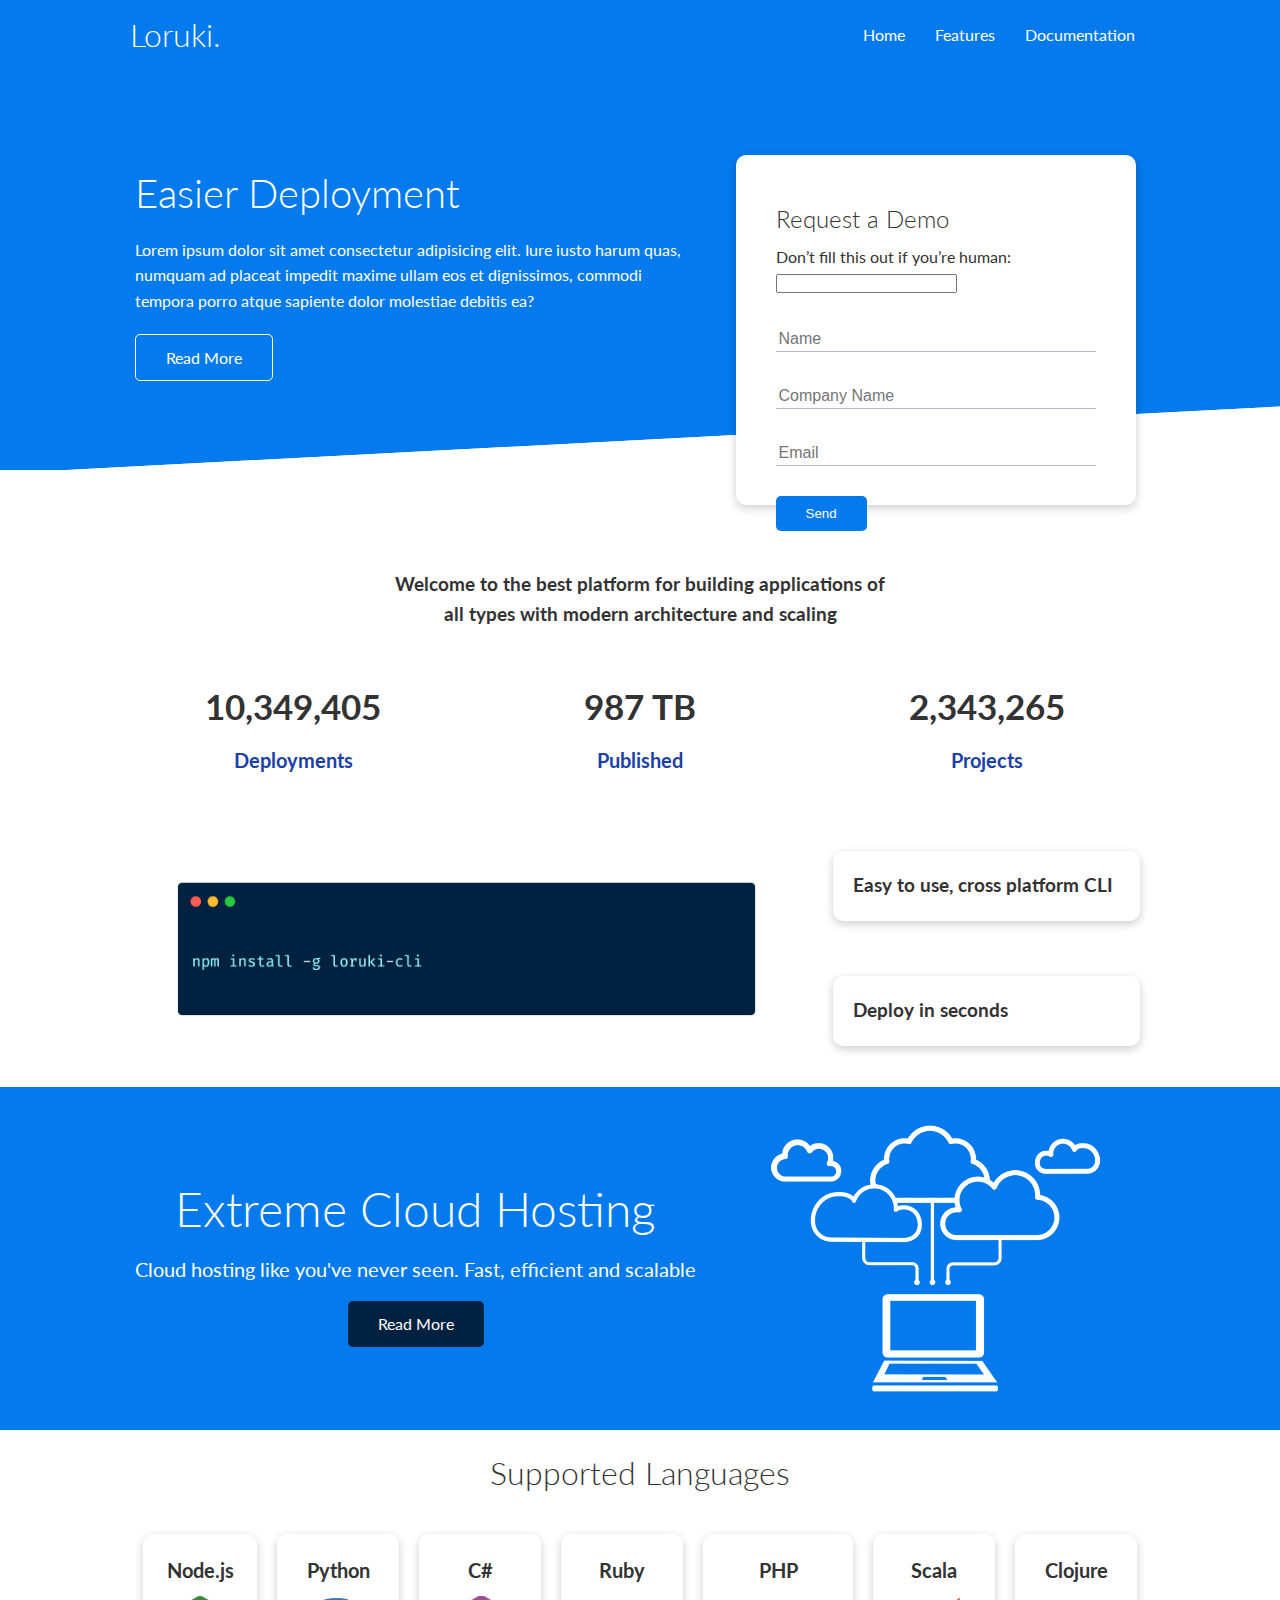
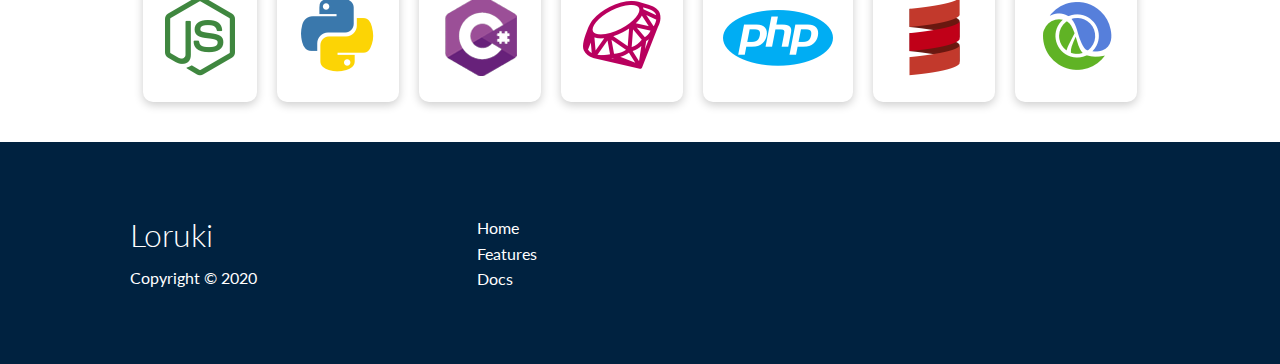
==== index.html @ 51d7ebd2 "Initial commit" ====
<!DOCTYPE html>
<html lang="en">
<head>
    <meta charset="UTF-8">
    <meta name="viewport" content="width=device-width, initial-scale=1.0"> <link rel="stylesheet" href="css/style.css">
    <link rel="stylesheet" href="https://pro.fontawesome.com/releases/v5.10.0/css/all.css" integrity="sha384-AYmEC3Yw5cVb3ZcuHtOA93w35dYTsvhLPVnYs9eStHfGJvOvKxVfELGroGkvsg+p" crossorigin="anonymous"/>
    <link rel="stylesheet" href="css/utilities.css">
    <link rel="stylesheet" href="css/style.css">
    <title>Loruki | Cloud Hosting For Everyone</title>
</head>
<body>
    <!-- Nav bar -->
    <div class="navbar">
        <div class="container flex">
            <h1 class="logo">Loruki.</h1>
            <nav>
                <ul>
                    <li><a href="index.html">Home</a></li>
                    <li><a href="features.html">Features</a></li>
                    <li><a href="docs.html">Documentation</a></li>
                </ul>
            </nav>
        </div>
    </div>

    <!-- Showcase -->
    <section class="showcase">
        <div class="container grid">
            <div class="showcase-text">
                <h1>Easier Deployment</h1>
                <p>Lorem ipsum dolor sit amet consectetur adipisicing elit. Iure iusto harum quas, numquam ad placeat impedit maxime ullam eos et dignissimos, commodi tempora porro atque sapiente dolor molestiae debitis ea?</p>
                <a href="features.html" class="btn btn-outline">Read More</a>
            </div>

            <div class="showcase-form card">
                <h2>Request a Demo</h2>
                <form name="contact" method="POST" netlify-honeypot="bot-field" data-netlify="true">
                    <input type="hidden" name="form-name" value="contact"
                    <p class="hidden">
                    <label>Don’t fill this out if you’re human: <input name="bot-field" /></label>
                    </p>
                    <div class="form-control">
                        <input type="text" name="name" placeholder="Name" required>
                    </div>
                </form>
                <form>
                    <div class="form-control">
                        <input type="text" name="company" placeholder="Company Name" required>
                    </div>
                </form>
                <form>
                    <div class="form-control">
                        <input type="email" name="email" placeholder="Email" required>
                    </div>
                    <input type="submit" value="Send" class="btn btn-primary">
                </form>
            </div>
        </div>
    </section>
   <!-- Stats -->
   <section class="stats">
    <div class="container">
        <h3 class="stats-heading text-center my-1">
            Welcome to the best platform for building applications of all types with modern architecture and scaling
        </h3>
        <div class="grid grid-3 text-center my-4">
            <div>
                <i class="fas fa-server fa-3x"></i>
                <h3>10,349,405</h3>
                <p class="text-secondary">Deployments</p>
            </div>
            <div>
                <i class="fas fa-upload fa-3x"></i>
                <h3>987 TB</h3>
                <p class="text-secondary">Published</p>
            </div>
            <div>
                <i class="fas fa-project-diagram fa-3x"></i>
                <h3>2,343,265</h3>
                <p class="text-secondary">Projects</p>
            </div>
        </div>
    </div>
</section>

<!--  Cli -->
<section class="cli">
    <div class="container grid">
        <img src="images/cli.png" alt="">
        <div class="card">
            <h3>Easy to use, cross platform CLI</h3>
        </div>
        <div class="card">
            <h3>Deploy in seconds</h3>
        </div>
    </div>
</section>

<!-- Cloud -->
<section class="cloud bg-primary my-2 py-2">
    <div class="container grid">
        <div class="text-center">
            <h2 class="lg">Extreme Cloud Hosting</h2>
            <p class="lead my-1">Cloud hosting like you've never seen.
                Fast, efficient and scalable</p>
                <a href="features.html" class="btn btn-dark">Read More</a>
        </div>
        <img src="images/cloud.png" alt="">
    </div>
</section>

<!-- Languages -->
<section class="languages">
    <h2 class="md text-center my-2">
        Supported Languages
    </h2>
    <div class="container flex">
        <div class="card">
            <h4>Node.js</h4>
            <img src="images/logos/node.png" alt="">
        </div>
        <div class="card">
            <h4>Python</h4>
            <img src="images/logos/python.png" alt="">
          </div>
          <div class="card">
            <h4>C#</h4>
            <img src="images/logos/csharp.png" alt="">
          </div>
          <div class="card">
            <h4>Ruby</h4>
            <img src="images/logos/ruby.png" alt="">
          </div>
          <div class="card">
            <h4>PHP</h4>
            <img src="images/logos/php.png" alt="">
          </div>
          <div class="card">
            <h4>Scala</h4>
            <img src="images/logos/scala.png" alt="">
          </div>
          <div class="card">
            <h4>Clojure</h4>
            <img src="images/logos/clojure.png" alt="">
          </div>
    </div>
</section>

    <!-- Footer -->
    <footer class="footer bg-dark py-5">
        <div class="container grid grid-3">
            <div>
                <h1>
                     Loruki
                </h1>
                <p>Copyright &copy; 2020</p>
            </div>
            <nav>
                <ul>
                    <li><a href="index.html">Home</a></li>
                    <li><a href="features.html">Features</a></li>
                    <li><a href="docs.html">Docs</a></li>
                </ul>
            </nav>
            <div class="social">
                <a href="#"><i class="fab fa-github fa-2x"></i></a>
                <a href="#"><i class="fab fa-facebook fa-2x"></i></a>
                <a href="#"><i class="fab fa-instagram fa-2x"></i></a>
                <a href="#"><i class="fab fa-twitter fa-2x"></i></a>
            </div>
        </div>
    </footer>

</body>
</html>
---- css/style.css ----
@import url("https://fonts.googleapis.com/css2?family=Lato:wght@300&display=swap");

:root {
  --primary-color: #047aed;
  --secondary-color: #1c3fa8;
  --dark-color: #002240;
  --light-color: #f4f4f4;
  --success-color: #5cb85c;
  --error-color: #d9534f;
}

* {
  box-sizing: border-box;
  padding: 0;
  margin: 0;
}

body {
  font-family: "Lato", sans-serif;
  color: #333;
  line-height: 1.6;
}

ul {
  list-style-type: none;
}

a {
  text-decoration: none;
  color: #333;
}

h1,
h2 {
  font-weight: 300;
  line-height: 1.2;
  margin: 10px 0;
}

p {
  margin: 10px 0;
}

img {
  width: 100%;
}

code,
pre {
  background: #333;
  color: #fff;
  padding: 10px;
}

.hidden {
  visibility: hidden;
  height: 0;
}

/* Navbar */
.navbar {
  background-color: var(--primary-color);
  color: #fff;
  height: 70px;
}

.navbar ul {
  display: flex;
}

.navbar a {
  color: #fff;
  padding: 10px;
  margin: 0 5px;
}

.navbar a:hover {
  border-bottom: 2px #fff solid;
}

.navbar .flex {
  justify-content: space-between;
}

/* Showcase */
.showcase {
  height: 400px;
  background-color: var(--primary-color);
  color: #fff;
  position: relative;
}

.showcase h1 {
  font-size: 40px;
}

.showcase p {
  margin: 20px 0;
}

.showcase .grid {
  overflow: visible;
  grid-template-columns: 55% auto;
  gap: 30px;
}

.showcase-text {
  animation: slideInFromLeft 1s ease-in;
}

.showcase-form {
  position: relative;
  top: 60px;
  height: 350px;
  width: 400px;
  padding: 40px;
  z-index: 100;
  justify-self: flex-end;
  animation: slideInFromRight 1s ease-in;
}

.showcase-form .form-control {
  margin: 30px 0;
}

.showcase-form input[type="text"],
.showcase-form input[type="email"] {
  border: 0;
  border-bottom: 1px solid #b4becb;
  width: 100%;
  padding: 3px;
  font-size: 16px;
}

.showcase-form input:focus {
  outline: none;
}

.showcase::before,
.showcase::after {
  content: "";
  position: absolute;
  height: 100px;
  bottom: -70px;
  right: 0;
  left: 0;
  background: #fff;
  transform: skewY(-3deg);
  -webkit-transform: skewY(-3deg);
  -moz-transform: skewY(-3deg);
  -ms-transform: skewY(-3deg);
}

/* Stats */
.stats {
  padding-top: 100px;
  animation: slideInFromBottom 1s ease-in;
}

.stats-heading {
  max-width: 500px;
  margin: auto;
}

.stats .grid h3 {
  font-size: 35px;
}

.stats .grid p {
  font-size: 20px;
  font-weight: bold;
}

/* Cli */
.cli .grid {
  grid-template-columns: repeat(3, 1fr);
  grid-template-rows: repeat(2, 1fr);
}

.cli .grid > *:first-child {
  grid-column: 1 / span 2;
  grid-row: 1 / span 2;
}

/* Cloud */
.cloud .grid {
  grid-template-columns: 4fr 3fr;
}

/* Languages */
.languages .flex {
  flex-wrap: wrap;
}

.languages .card {
  text-align: center;
  margin: 18px 10px 40px;
  transition: transform 0.2s ease-in;
}

.languages .card h4 {
  font-size: 20px;
  margin-bottom: 10px;
}

.languages .card:hover {
  transform: translateY(-15px);
}
/* Features */
.features-head img,
.docs-head img {
  width: 200px;
  justify-self: flex-end;
}

.features-sub-head img {
  width: 300px;
  justify-self: flex-end;
}

.features-main .card > i {
  margin-right: 20px;
}

.features-main .grid {
  padding: 30px;
}

.features-main .grid > *:first-child {
  grid-column: 1 / span 3;
}

.features-main .grid > *:nth-child(2) {
  grid-column: 1 / span 2;
}

/* Docs */
.docs-main h3 {
  margin: 20px 0;
}

.docs-main .grid {
  grid-template-columns: 1fr 2fr;
  align-items: flex-start;
}

.docs-main nav li {
  font-size: 17px;
  padding-bottom: 5px;
  margin-bottom: 5px;
  border-bottom: 1px #ccc solid;
}

.docs-main a:hover {
  font-weight: bold;
}
/* Footer */
.footer .social a {
  margin: 0 10px;
}

/* Animations */
@keyframes slideInFromLeft {
  0% {
    transform: translateX(-100%);
  }

  100% {
    transform: translateX(0);
  }
}

@keyframes slideInFromRight {
  0% {
    transform: translateX(100%);
  }

  100% {
    transform: translateX(0);
  }
}

@keyframes slideInFromTop {
  0% {
    transform: translateY(-100%);
  }

  100% {
    transform: translateX(0);
  }
}

@keyframes slideInFromBottom {
  0% {
    transform: translateY(100%);
  }

  100% {
    transform: translateX(0);
  }
}

/* Tablets and under */
@media (max-width: 768px) {
  .grid,
  .showcase .grid,
  .stats .grid,
  .cli .grid,
  .cloud .grid,
  .features-main .grid,
  .docs-main .grid {
    grid-template-columns: 1fr;
    grid-template-rows: 1fr;
  }

  .showcase {
    height: auto;
  }

  .showcase-text {
    text-align: center;
    margin-top: 40px;
    animation: slideInFromTop 1s ease-in;
  }

  .showcase-form {
    justify-self: center;
    margin: auto;
    animation: slideInFromBottom 1s ease-in;
  }

  .cli .grid > *:first-child {
    grid-column: 1;
    grid-row: 1;
  }

  .features-head,
  .features-sub-head,
  .docs-head {
    text-align: center;
  }

  .features-head img,
  .features-sub-head img,
  .docs-head img {
    justify-self: center;
  }

  .features-main .grid > *:first-child,
  .features-main .grid > *:nth-child(2) {
    grid-column: 1;
  }
}
/* Mobile */
@media (max-width: 500px) {
  .navbar {
    height: 110px;
  }

  .navbar .flex {
    flex-direction: column;
  }

  .navbar ul {
    padding: 10px;
    background-color: rgba(0, 0, 0, 0.1);
  }
}
---- css/utilities.css ----
/* Utilities */
.container {
  max-width: 1100px;
  margin: 0 auto;
  overflow: auto;
  padding: 0 40px;
}
.card {
  background-color: #fff;
  color: #333;
  border-radius: 10px;
  box-shadow: 0 3px 10px rgba(0, 0, 0, 0.2);
  padding: 20px;
  margin: 10px;
}

.btn {
  display: inline-block;
  padding: 10px 30px;
  cursor: pointer;
  background: var(--primary-color);
  color: #fff;
  border: none;
  border-radius: 5px;
}

.btn-outline {
  background-color: transparent;
  border: 1px #fff solid;
}

.btn:hover {
  transform: scale(0.98);
}

/* Backgrounds & colored buttons */
.bg-primary,
.btn-primary {
  background-color: var(--primary-color);
  color: #fff;
}

.bg-secondary,
.btn-secondary {
  background-color: var(--secondary-color);
  color: #fff;
}

.bg-dark,
.btn-dark {
  background-color: var(--dark-color);
  color: #fff;
}

.bg-light,
.btn-light {
  background-color: var(--light-color);
  color: #333;
}

.bg-primary a,
.btn-primary a,
.bg-secondary a,
.btn-secondary a,
.bg-dark a,
.btn-dark a {
  color: #fff;
}

/* Text colors */
.text-primary {
  color: var(--primary-color);
}

.text-secondary {
  color: var(--secondary-color);
}

.text-dark {
  color: var(--dark-color);
}

.text-light {
  color: var(--light-color);
}

/* Text sizes */
.lead {
  font-size: 20px;
}

.sm {
  font-size: 1rem;
}

.md {
  font-size: 2rem;
}

.lg {
  font-size: 3rem;
}

.xl {
  font-size: 4rem;
}

.text-center {
  text-align: center;
}
.flex {
  display: flex;
  justify-content: center;
  align-items: center;
  height: 100%;
}

/* Alert */
.alert {
  background-color: var(--light-color);
  padding: 10px 20px;
  font-weight: bold;
  margin: 12px 0;
}

.alert i {
  margin-right: 10px;
}

.alert-success {
  background-color: var(--success-color);
  color: #fff;
}

.alert-error {
  background-color: var(--error-color);
  color: #fff;
}

.grid {
  display: grid;
  grid-template-columns: repeat(2, 1fr);
  gap: 20px;
  justify-content: center;
  align-items: center;
  height: 100%;
}

.grid-3 {
  grid-template-columns: repeat(3, 1fr);
}

/* Margin */
.my-1 {
  margin: 1rem 0;
}

.my-2 {
  margin: 1.5rem 0;
}

.my-3 {
  margin: 2rem 0;
}

.my-4 {
  margin: 3rem 0;
}

.my-5 {
  margin: 4rem 0;
}

.m-1 {
  margin: 1rem;
}

.m-2 {
  margin: 1.5rem;
}

.m-3 {
  margin: 2rem;
}

.m-4 {
  margin: 3rem;
}

.m-5 {
  margin: 4rem;
}

/* Padding */
.py-1 {
  padding: 1rem 0;
}

.py-2 {
  padding: 1.5rem 0;
}

.py-3 {
  padding: 2rem 0;
}

.py-4 {
  padding: 3rem 0;
}

.py-5 {
  padding: 4rem 0;
}

.p-1 {
  padding: 1rem;
}

.p-2 {
  padding: 1.5rem;
}

.p-3 {
  padding: 2rem;
}

.p-4 {
  padding: 3rem;
}

.p-5 {
  padding: 4rem;
}
---- css/style.css ----
@import url("https://fonts.googleapis.com/css2?family=Lato:wght@300&display=swap");

:root {
  --primary-color: #047aed;
  --secondary-color: #1c3fa8;
  --dark-color: #002240;
  --light-color: #f4f4f4;
  --success-color: #5cb85c;
  --error-color: #d9534f;
}

* {
  box-sizing: border-box;
  padding: 0;
  margin: 0;
}

body {
  font-family: "Lato", sans-serif;
  color: #333;
  line-height: 1.6;
}

ul {
  list-style-type: none;
}

a {
  text-decoration: none;
  color: #333;
}

h1,
h2 {
  font-weight: 300;
  line-height: 1.2;
  margin: 10px 0;
}

p {
  margin: 10px 0;
}

img {
  width: 100%;
}

code,
pre {
  background: #333;
  color: #fff;
  padding: 10px;
}

.hidden {
  visibility: hidden;
  height: 0;
}

/* Navbar */
.navbar {
  background-color: var(--primary-color);
  color: #fff;
  height: 70px;
}

.navbar ul {
  display: flex;
}

.navbar a {
  color: #fff;
  padding: 10px;
  margin: 0 5px;
}

.navbar a:hover {
  border-bottom: 2px #fff solid;
}

.navbar .flex {
  justify-content: space-between;
}

/* Showcase */
.showcase {
  height: 400px;
  background-color: var(--primary-color);
  color: #fff;
  position: relative;
}

.showcase h1 {
  font-size: 40px;
}

.showcase p {
  margin: 20px 0;
}

.showcase .grid {
  overflow: visible;
  grid-template-columns: 55% auto;
  gap: 30px;
}

.showcase-text {
  animation: slideInFromLeft 1s ease-in;
}

.showcase-form {
  position: relative;
  top: 60px;
  height: 350px;
  width: 400px;
  padding: 40px;
  z-index: 100;
  justify-self: flex-end;
  animation: slideInFromRight 1s ease-in;
}

.showcase-form .form-control {
  margin: 30px 0;
}

.showcase-form input[type="text"],
.showcase-form input[type="email"] {
  border: 0;
  border-bottom: 1px solid #b4becb;
  width: 100%;
  padding: 3px;
  font-size: 16px;
}

.showcase-form input:focus {
  outline: none;
}

.showcase::before,
.showcase::after {
  content: "";
  position: absolute;
  height: 100px;
  bottom: -70px;
  right: 0;
  left: 0;
  background: #fff;
  transform: skewY(-3deg);
  -webkit-transform: skewY(-3deg);
  -moz-transform: skewY(-3deg);
  -ms-transform: skewY(-3deg);
}

/* Stats */
.stats {
  padding-top: 100px;
  animation: slideInFromBottom 1s ease-in;
}

.stats-heading {
  max-width: 500px;
  margin: auto;
}

.stats .grid h3 {
  font-size: 35px;
}

.stats .grid p {
  font-size: 20px;
  font-weight: bold;
}

/* Cli */
.cli .grid {
  grid-template-columns: repeat(3, 1fr);
  grid-template-rows: repeat(2, 1fr);
}

.cli .grid > *:first-child {
  grid-column: 1 / span 2;
  grid-row: 1 / span 2;
}

/* Cloud */
.cloud .grid {
  grid-template-columns: 4fr 3fr;
}

/* Languages */
.languages .flex {
  flex-wrap: wrap;
}

.languages .card {
  text-align: center;
  margin: 18px 10px 40px;
  transition: transform 0.2s ease-in;
}

.languages .card h4 {
  font-size: 20px;
  margin-bottom: 10px;
}

.languages .card:hover {
  transform: translateY(-15px);
}
/* Features */
.features-head img,
.docs-head img {
  width: 200px;
  justify-self: flex-end;
}

.features-sub-head img {
  width: 300px;
  justify-self: flex-end;
}

.features-main .card > i {
  margin-right: 20px;
}

.features-main .grid {
  padding: 30px;
}

.features-main .grid > *:first-child {
  grid-column: 1 / span 3;
}

.features-main .grid > *:nth-child(2) {
  grid-column: 1 / span 2;
}

/* Docs */
.docs-main h3 {
  margin: 20px 0;
}

.docs-main .grid {
  grid-template-columns: 1fr 2fr;
  align-items: flex-start;
}

.docs-main nav li {
  font-size: 17px;
  padding-bottom: 5px;
  margin-bottom: 5px;
  border-bottom: 1px #ccc solid;
}

.docs-main a:hover {
  font-weight: bold;
}
/* Footer */
.footer .social a {
  margin: 0 10px;
}

/* Animations */
@keyframes slideInFromLeft {
  0% {
    transform: translateX(-100%);
  }

  100% {
    transform: translateX(0);
  }
}

@keyframes slideInFromRight {
  0% {
    transform: translateX(100%);
  }

  100% {
    transform: translateX(0);
  }
}

@keyframes slideInFromTop {
  0% {
    transform: translateY(-100%);
  }

  100% {
    transform: translateX(0);
  }
}

@keyframes slideInFromBottom {
  0% {
    transform: translateY(100%);
  }

  100% {
    transform: translateX(0);
  }
}

/* Tablets and under */
@media (max-width: 768px) {
  .grid,
  .showcase .grid,
  .stats .grid,
  .cli .grid,
  .cloud .grid,
  .features-main .grid,
  .docs-main .grid {
    grid-template-columns: 1fr;
    grid-template-rows: 1fr;
  }

  .showcase {
    height: auto;
  }

  .showcase-text {
    text-align: center;
    margin-top: 40px;
    animation: slideInFromTop 1s ease-in;
  }

  .showcase-form {
    justify-self: center;
    margin: auto;
    animation: slideInFromBottom 1s ease-in;
  }

  .cli .grid > *:first-child {
    grid-column: 1;
    grid-row: 1;
  }

  .features-head,
  .features-sub-head,
  .docs-head {
    text-align: center;
  }

  .features-head img,
  .features-sub-head img,
  .docs-head img {
    justify-self: center;
  }

  .features-main .grid > *:first-child,
  .features-main .grid > *:nth-child(2) {
    grid-column: 1;
  }
}
/* Mobile */
@media (max-width: 500px) {
  .navbar {
    height: 110px;
  }

  .navbar .flex {
    flex-direction: column;
  }

  .navbar ul {
    padding: 10px;
    background-color: rgba(0, 0, 0, 0.1);
  }
}
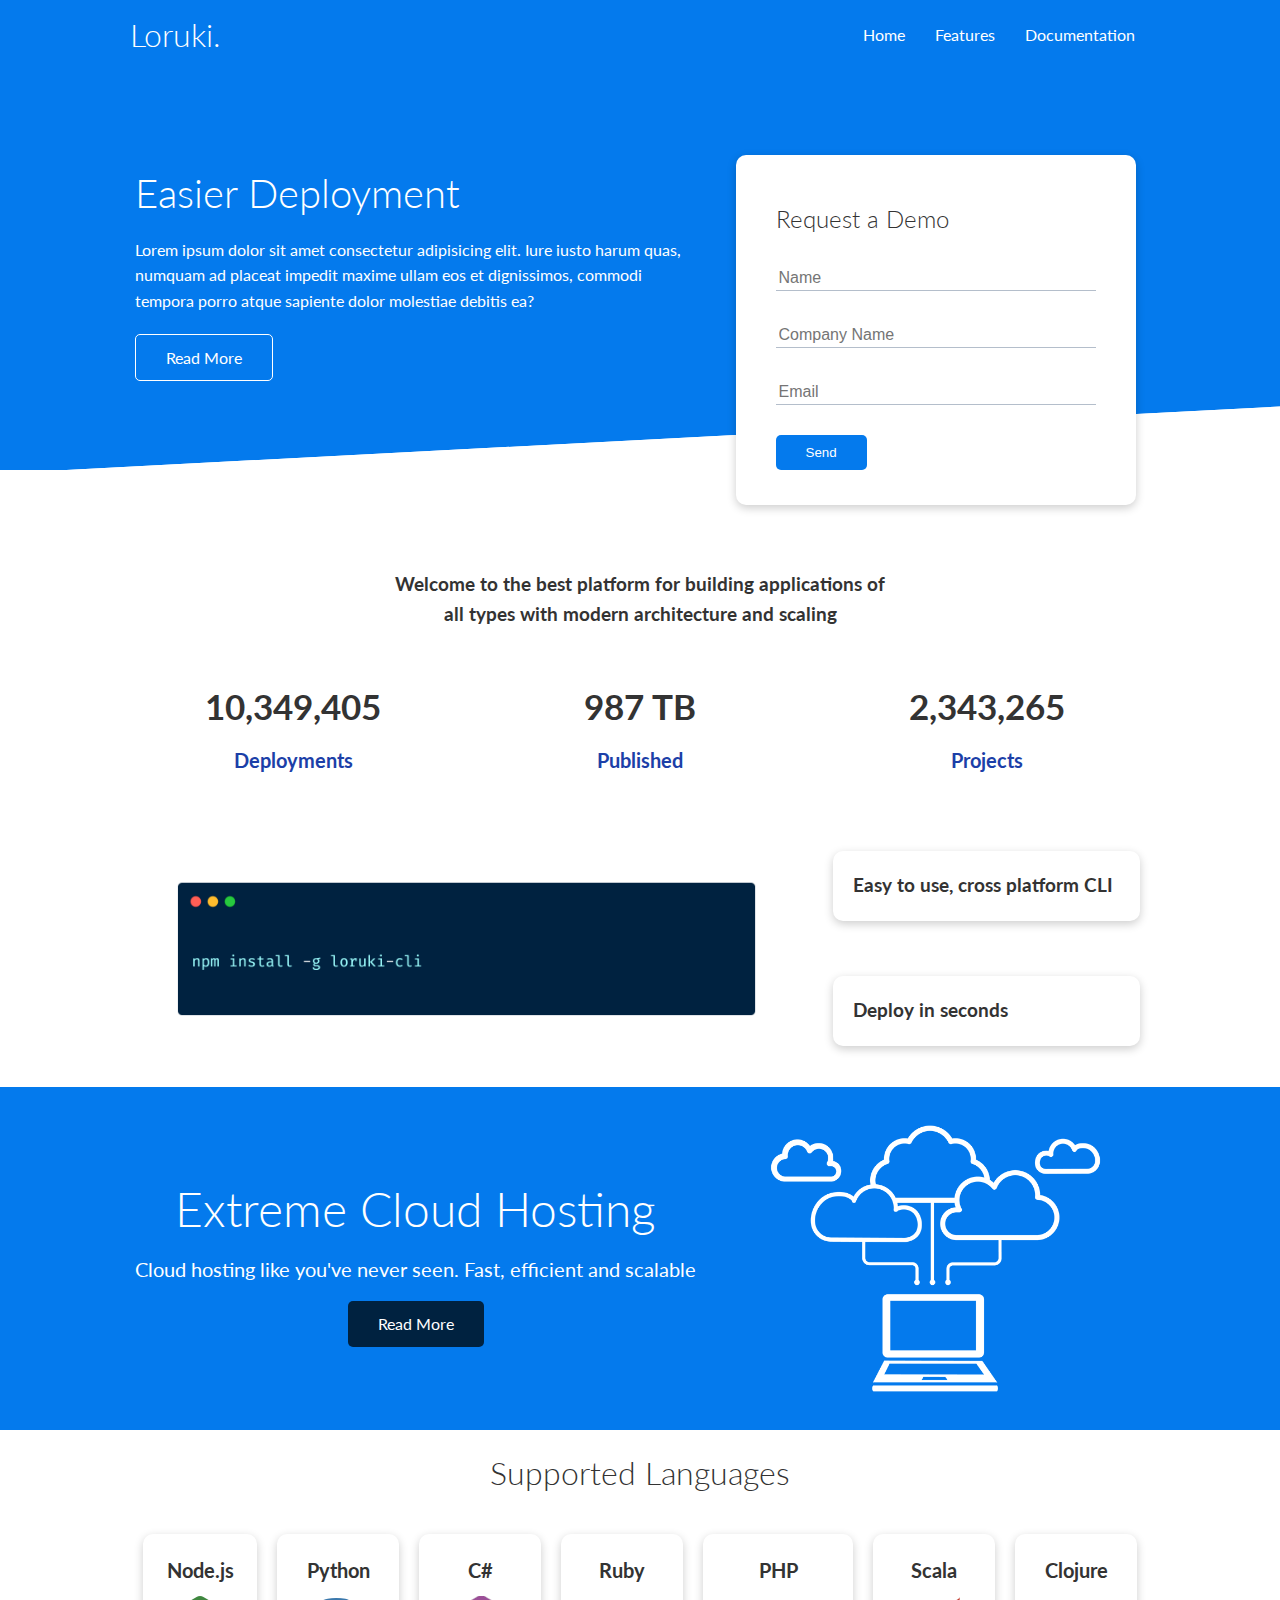
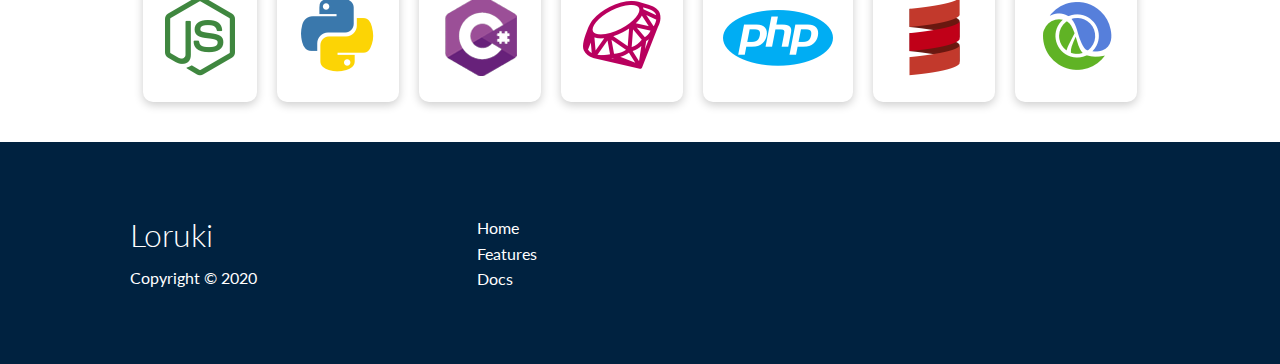
==== commit d9fb431e: "Initial commit" ====
--- a/index.html
+++ b/index.html
@@ -34,29 +34,37 @@
 
             <div class="showcase-form card">
                 <h2>Request a Demo</h2>
-                <form name="contact" method="POST" netlify-honeypot="bot-field" data-netlify="true">
-                    <input type="hidden" name="form-name" value="contact"
-                    <p class="hidden">
-                    <label>Don’t fill this out if you’re human: <input name="bot-field" /></label>
-                    </p>
+                <!--  <form name="contact" netlify-honeypot="bot-field" method="POST" data-netlify="true">
+                                <input type="hidden" name="form-name" value="contact">
+                                <p class="hidden">
+                                    <label>Don’t fill this out if you're human: <input name="bot-field" /></label>
+                                  </p>
+                                <div class="form-control">
+                                    <input type="text" name="name" placeholder="Name" required>
+                                </div>
+                                <div class="form-control">
+                                    <input type="text" name="company" placeholder="Company Name" required>
+                                </div>
+                                <div class="form-control">
+                                    <input type="email" name="email" placeholder="Email" required>
+                                </div>
+                                <input type="submit" value="Send" class="btn btn-primary">
+                            </form> -->
+                <form>
                     <div class="form-control">
                         <input type="text" name="name" placeholder="Name" required>
                     </div>
-                </form>
-                <form>
                     <div class="form-control">
                         <input type="text" name="company" placeholder="Company Name" required>
                     </div>
-                </form>
-                <form>
                     <div class="form-control">
                         <input type="email" name="email" placeholder="Email" required>
                     </div>
                     <input type="submit" value="Send" class="btn btn-primary">
                 </form>
             </div>
-        </div>
-    </section>
+            </div>
+            </section>
    <!-- Stats -->
    <section class="stats">
     <div class="container">
